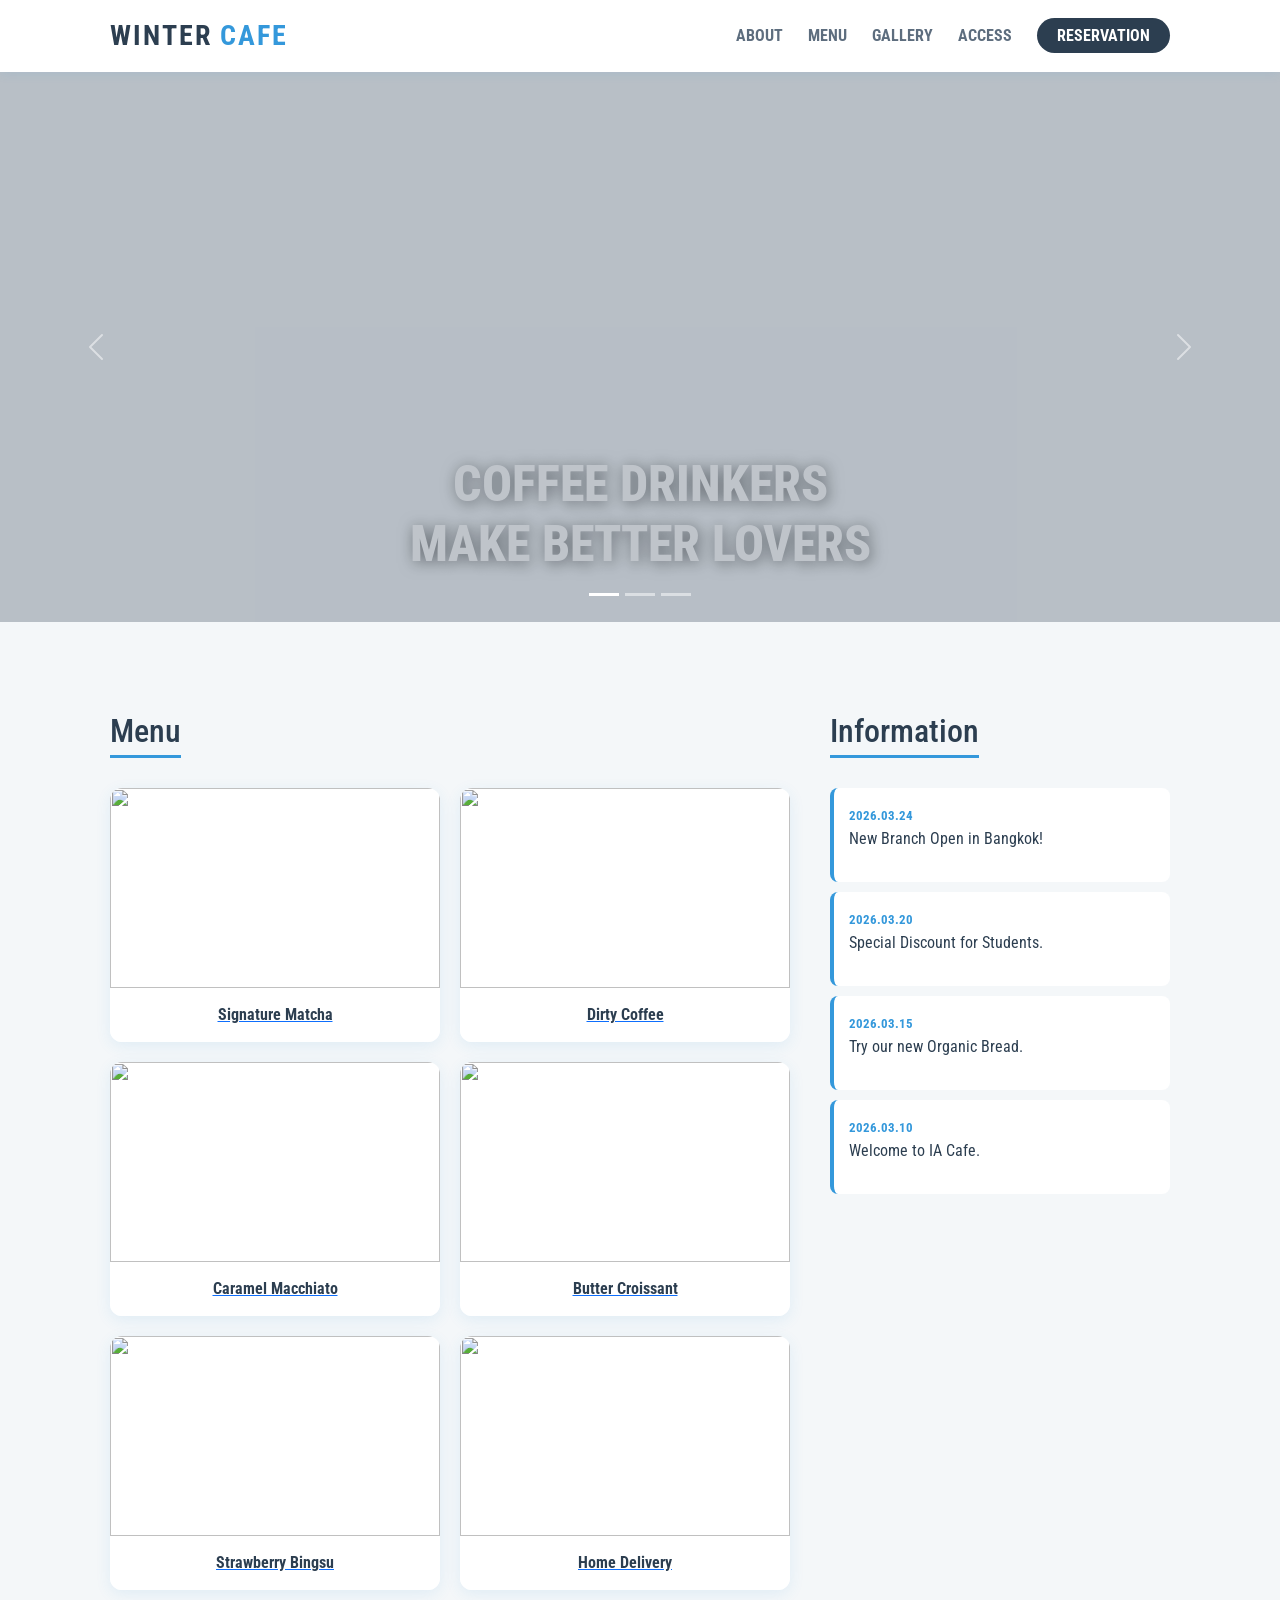
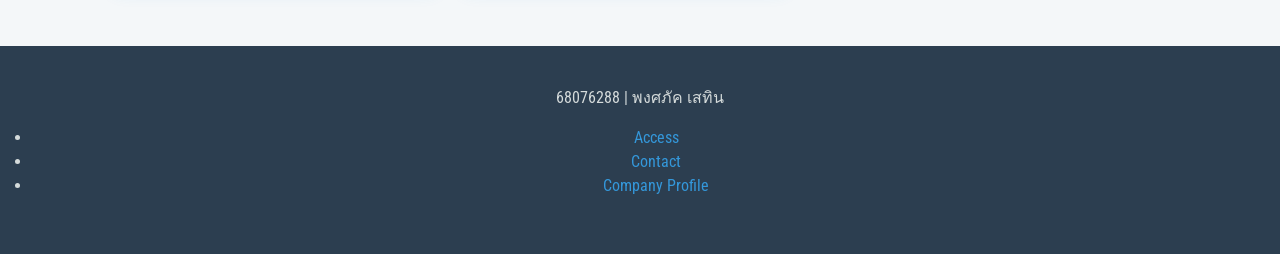
==== L10_68076288.html @ 66a78b1b "Add files via upload" ====
<!DOCTYPE html>
<html lang="en">

<head>
  <meta charset="utf-8">
  <title>Winter Cafe | 68076288 พงศภัค เสทิน</title>
  
  <link href="https://fonts.googleapis.com/css?family=Roboto+Condensed" rel="stylesheet">
  <link href="https://cdn.jsdelivr.net/npm/bootstrap@5.3.0/dist/css/bootstrap.min.css" rel="stylesheet">
  <link rel="stylesheet" href="L10_68076288.css">
</head>

<body>
  <header>
    <div id="headerInner">
      <div id="logo">
  <a href="#" style="text-decoration: none; color: #2c3e50; font-size: 28px; font-weight: bold; letter-spacing: 2px;">
    WINTER <span style="color: #3498db;">CAFE</span>
  </a>
</div>
      <nav>
        <ul>
          <li><a href="#">About</a></li>
          <li><a href="#">Menu</a></li>
          <li><a href="#">Gallery</a></li>
          <li><a href="#">Access</a></li>
          <li><a href="#" class="button">Reservation</a></li>
        </ul>
      </nav>
    </div>
  </header>

  <main>
    <section id="slider">
      <div id="mySlider" class="carousel slide carousel-fade" data-bs-ride="carousel">
        <div class="carousel-indicators">
          <button type="button" data-bs-target="#mySlider" data-bs-slide-to="0" class="active"></button>
          <button type="button" data-bs-target="#mySlider" data-bs-slide-to="1"></button>
          <button type="button" data-bs-target="#mySlider" data-bs-slide-to="2"></button>
        </div>

        <div class="carousel-inner">
          <div class="carousel-item carousel-image-1 active">
            <div class="carousel-caption">
              <h1>COFFEE DRINKERS<br>MAKE BETTER LOVERS</h1>
            </div>
          </div>
          <div class="carousel-item carousel-image-2">
            <div class="carousel-caption">
              <h1>FRESHLY BREWED<br>EVERY MORNING</h1>
            </div>
          </div>
          <div class="carousel-item carousel-image-3">
            <div class="carousel-caption">
              <h1>EXPERIENCE THE<br>ORGANIC TASTE</h1>
            </div>
          </div>
        </div>

        <button class="carousel-control-prev" type="button" data-bs-target="#mySlider" data-bs-slide="prev">
          <span class="carousel-control-prev-icon"></span>
        </button>
        <button class="carousel-control-next" type="button" data-bs-target="#mySlider" data-bs-slide="next">
          <span class="carousel-control-next-icon"></span>
        </button>
      </div>
    </section>

    <div id="contents">
      <section id="menu">
        <h2>Menu</h2>
        <ul>
          <li class="new">
            <a href="#">
              <figure><img src="images/pic07.jpg" alt="">
                <figcaption>Signature Matcha</figcaption>
              </figure>
            </a>
          </li>
          <li>
            <a href="#">
              <figure><img src="images/pic08.jpg" alt="">
                <figcaption>Dirty Coffee</figcaption>
              </figure>
            </a>
          </li>
          <li>
            <a href="#">
              <figure><img src="images/pic09.jpg" alt="">
                <figcaption>Caramel Macchiato</figcaption>
              </figure>
            </a>
          </li>
          <li>
            <a href="#">
              <figure><img src="images/pic10.jpg" alt="">
                <figcaption>Butter Croissant</figcaption>
              </figure>
            </a>
          </li>
          <li class="new">
            <a href="#">
              <figure><img src="images/pic11.jpg" alt="">
                <figcaption>Strawberry Bingsu</figcaption>
              </figure>
            </a>
          </li>
          <li>
            <a href="#">
              <figure><img src="images/pic12.jpg" alt="">
                <figcaption>Home Delivery</figcaption>
              </figure>
            </a>
          </li>
        </ul>
      </section>

      <aside id="info">
        <h2>Information</h2>
        <ul>
          <li><span>2026.03.24</span><p>New Branch Open in Bangkok!</p></li>
          <li><span>2026.03.20</span><p>Special Discount for Students.</p></li>
          <li><span>2026.03.15</span><p>Try our new Organic Bread.</p></li>
          <li><span>2026.03.10</span><p>Welcome to IA Cafe.</p></li>
        </ul>
      </aside>
    </div>
  </main>

  <footer>
    <div id="footerInner">
      <p>68076288 | พงศภัค เสทิน</p>
      <ul>
        <li><a href="#">Access</a></li>
        <li><a href="#">Contact</a></li>
        <li><a href="#">Company Profile</a></li>
      </ul>
    </div>
  </footer>

  <script src="https://cdn.jsdelivr.net/npm/bootstrap@5.3.0/dist/js/bootstrap.bundle.min.js"></script>
</body>
</html>
---- L10_68076288.css ----
/* --- 1. Global Reset & Typography --- */
body {
    font-family: 'Roboto Condensed', sans-serif;
    margin: 0;
    padding: 0;
    background-color: #f4f7f9; /* สีขาวอมฟ้าอ่อนๆ ดูเย็นตา */
    color: #2c3e50;
}

/* --- 2. Header Style (Winter Theme) --- */
header {
    background: #fff;
    box-shadow: 0 2px 10px rgba(52, 152, 219, 0.1);
    padding: 15px 0;
    position: sticky;
    top: 0;
    z-index: 1000;
}

#headerInner {
    max-width: 1100px;
    margin: 0 auto;
    display: flex;
    justify-content: space-between;
    align-items: center;
    padding: 0 20px;
}

nav ul {
    display: flex;
    list-style: none;
    margin: 0;
    gap: 25px;
}

nav ul li a {
    text-decoration: none;
    color: #5d6d7e;
    font-weight: bold;
    text-transform: uppercase;
    transition: 0.3s;
}

nav ul li a:hover {
    color: #3498db; /* เปลี่ยนเป็นสีฟ้าเวลา Hover */
}

/* ปุ่ม Reservation โทนน้ำเงิน Winter */
nav ul li a.button {
    background: #2c3e50; 
    color: #fff;
    padding: 8px 20px;
    border-radius: 50px;
}

nav ul li a.button:hover {
    background: #3498db;
}

/* --- 3. Carousel Styling --- */
#slider {
    margin-bottom: 50px;
}

.carousel-item {
    height: 550px;
    background-color: #000;
}

.carousel-item::before {
    content: "";
    position: absolute;
    top: 0; left: 0; width: 100%; height: 100%;
    background: rgba(44, 62, 80, 0.3); /* Overlay โทนน้ำเงินจางๆ */
    z-index: 1;
}

/* รูป Banner */
.carousel-image-1 { background: url('images/pic14.jpg') center/cover no-repeat; }
.carousel-image-2 { background: url('images/pic13.jpg') center/cover no-repeat; }
.carousel-image-3 { background: url('images/pic10.jpg') center/cover no-repeat; }

.carousel-caption h1 {
    font-size: 50px !important;
    font-weight: 800 !important;
    color: #ffffff !important;
    text-shadow: 2px 2px 15px rgba(0,0,0,0.5);
}

/* --- 4. Menu Section (โทนฟ้า-น้ำเงิน) --- */
#contents {
    max-width: 1100px;
    margin: 0 auto;
    padding: 40px 20px;
    display: grid;
    grid-template-columns: 2fr 1fr;
    gap: 40px;
}

#menu h2, #info h2 {
    border-bottom: 3px solid #3498db; /* เส้นใต้หัวข้อสีฟ้า */
    color: #2c3e50;
    display: inline-block;
    margin-bottom: 30px;
    padding-bottom: 5px;
}

#menu ul {
    display: grid;
    grid-template-columns: repeat(auto-fit, minmax(250px, 1fr));
    gap: 20px;
    padding: 0;
    list-style: none;
}

#menu li figure {
    margin: 0;
    overflow: hidden;
    border-radius: 12px;
    box-shadow: 0 4px 15px rgba(52, 152, 219, 0.1);
    background: #fff;
}

#menu img {
    width: 100%;
    height: 200px;
    object-fit: cover;
    transition: 0.5s;
}

#menu li:hover img {
    transform: scale(1.05);
}

#menu figcaption {
    padding: 15px;
    background: #fff;
    font-weight: bold;
    text-align: center;
    color: #2c3e50;
}

/* --- 5. Information Side --- */
#info ul {
    list-style: none;
    padding: 0;
}

#info li {
    background: #fff;
    margin-bottom: 10px;
    padding: 15px;
    border-radius: 8px;
    border-left: 4px solid #3498db; /* แถบสีฟ้าข้างข้อมูล */
}

#info span {
    color: #3498db;
    font-weight: bold;
    font-size: 13px;
}

/* --- 6. Footer --- */
footer {
    background: #2c3e50; /* ท้ายเว็บสีน้ำเงินเข้ม */
    color: #d5dbdb;
    padding: 40px 0;
    text-align: center;
}

footer a { color: #3498db; text-decoration: none; }
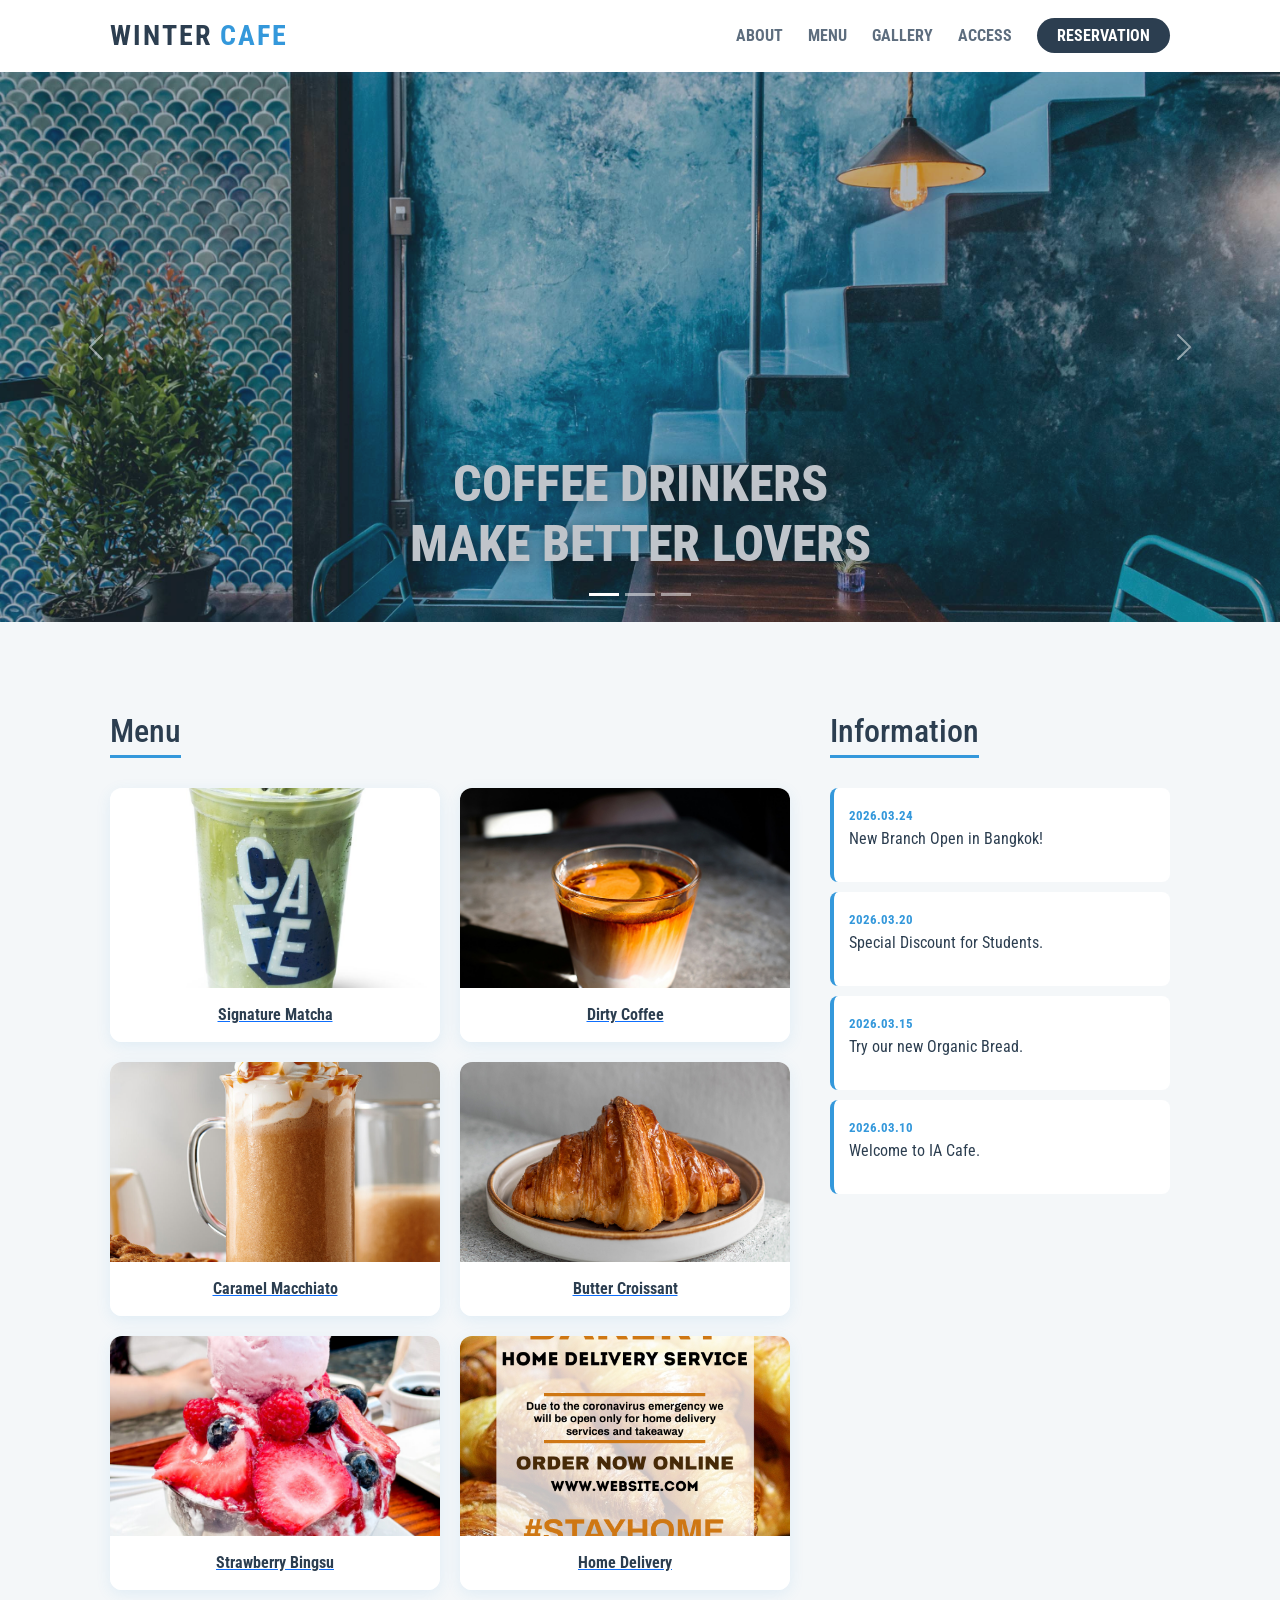
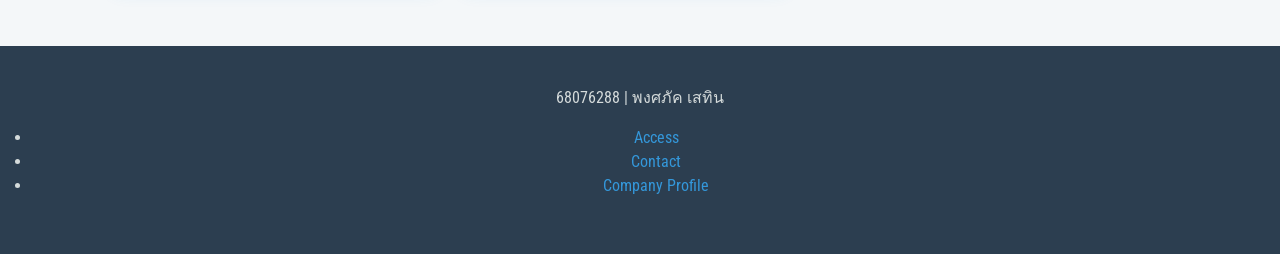
==== commit 87ea8436: "Add files via upload" ====
--- a/L10_68076288.html
+++ b/L10_68076288.html
@@ -72,42 +72,42 @@
         <ul>
           <li class="new">
             <a href="#">
-              <figure><img src="images/pic07.jpg" alt="">
+              <figure><img src="images/j1.jpg" alt="">
                 <figcaption>Signature Matcha</figcaption>
               </figure>
             </a>
           </li>
           <li>
             <a href="#">
-              <figure><img src="images/pic08.jpg" alt="">
+              <figure><img src="images/j2.jpg" alt="">
                 <figcaption>Dirty Coffee</figcaption>
               </figure>
             </a>
           </li>
           <li>
             <a href="#">
-              <figure><img src="images/pic09.jpg" alt="">
+              <figure><img src="images/j3.jpg" alt="">
                 <figcaption>Caramel Macchiato</figcaption>
               </figure>
             </a>
           </li>
           <li>
             <a href="#">
-              <figure><img src="images/pic10.jpg" alt="">
+              <figure><img src="images/j4.jpg" alt="">
                 <figcaption>Butter Croissant</figcaption>
               </figure>
             </a>
           </li>
           <li class="new">
             <a href="#">
-              <figure><img src="images/pic11.jpg" alt="">
+              <figure><img src="images/j5.jpg" alt="">
                 <figcaption>Strawberry Bingsu</figcaption>
               </figure>
             </a>
           </li>
           <li>
             <a href="#">
-              <figure><img src="images/pic12.jpg" alt="">
+              <figure><img src="images/j6.jpg" alt="">
                 <figcaption>Home Delivery</figcaption>
               </figure>
             </a>
--- a/L10_68076288.css
+++ b/L10_68076288.css
@@ -76,9 +76,9 @@
 }
 
 /* รูป Banner */
-.carousel-image-1 { background: url('images/pic14.jpg') center/cover no-repeat; }
-.carousel-image-2 { background: url('images/pic13.jpg') center/cover no-repeat; }
-.carousel-image-3 { background: url('images/pic10.jpg') center/cover no-repeat; }
+.carousel-image-1 { background: url('images/a1.jpg') center/cover no-repeat; }
+.carousel-image-2 { background: url('images/a2.jpg') center/cover no-repeat; }
+.carousel-image-3 { background: url('images/a3.jpg') center/cover no-repeat; }
 
 .carousel-caption h1 {
     font-size: 50px !important;
